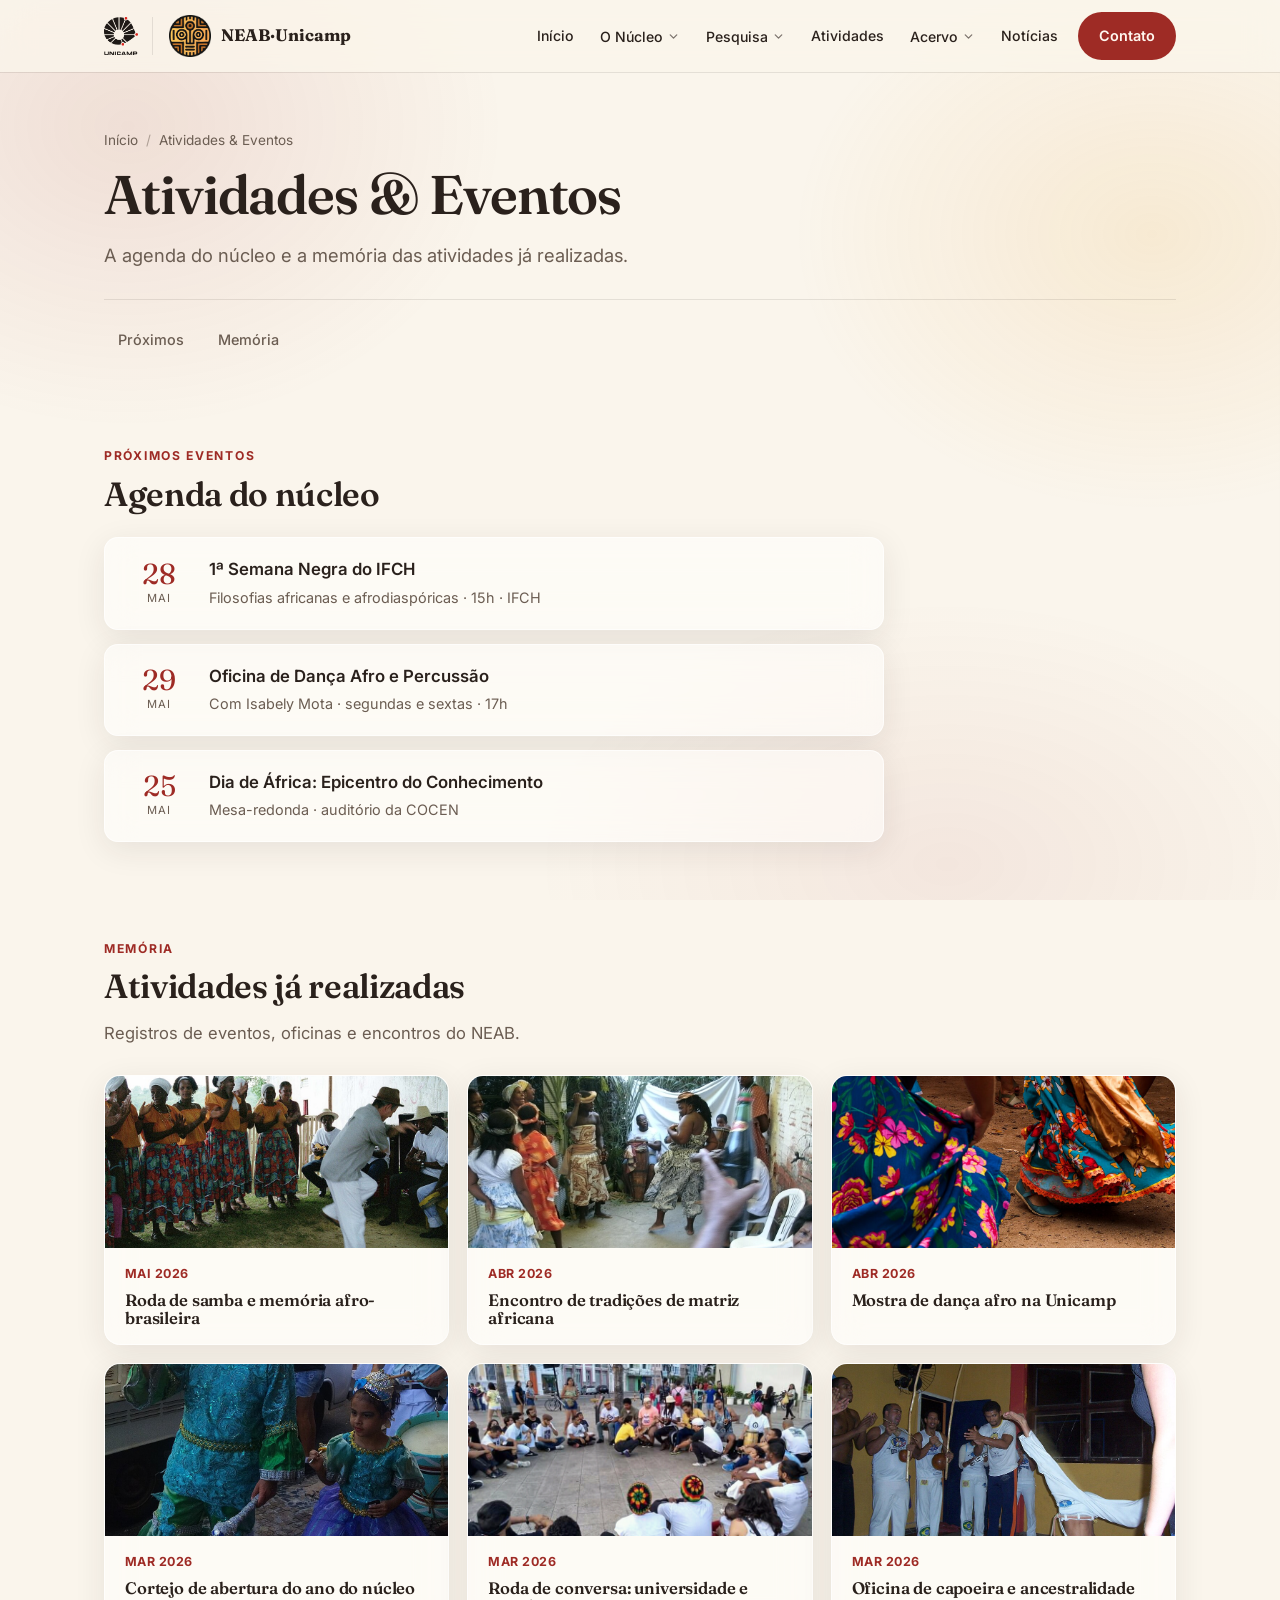
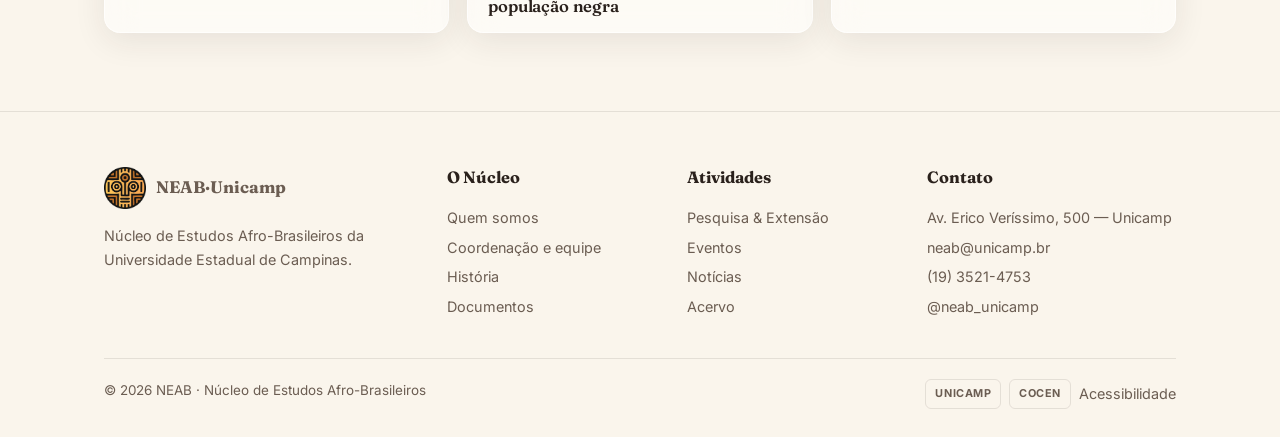
==== eventos.html @ d8d6a7aa "Completa o site: Pesquisa, Eventos, Acervo e Contato + fix navbar - 4 páginas novas com dados mocado" ====
<!DOCTYPE html>
<html lang="pt-BR">
<head>
<meta charset="UTF-8">
<meta name="viewport" content="width=device-width, initial-scale=1.0">
<title>Atividades & Eventos — NEAB Unicamp</title>
<meta name="description" content="Agenda e memória das atividades do NEAB Unicamp.">
<link rel="icon" type="image/png" href="neab.png">
<link rel="apple-touch-icon" href="neab.png">
<link rel="preconnect" href="https://fonts.googleapis.com">
<link rel="preconnect" href="https://fonts.gstatic.com" crossorigin>
<link href="https://fonts.googleapis.com/css2?family=Fraunces:ital,opsz,wght@0,9..144,400;0,9..144,500;0,9..144,600;0,9..144,700;1,9..144,400;1,9..144,500&family=Inter:wght@400;500;600;700&display=swap" rel="stylesheet">
<link rel="stylesheet" href="styles.css">
</head>
<body>
<a href="#main" class="skip">Pular para o conteúdo</a>

<svg width="0" height="0" style="position:absolute" aria-hidden="true">
  <symbol id="adinkra" viewBox="0 0 100 100"><g fill="none" stroke="currentColor" stroke-width="6" stroke-linecap="round" stroke-linejoin="round"><rect x="22" y="22" width="56" height="56" rx="8"/><path d="M50 14 V32 M50 68 V86 M14 50 H32 M68 50 H86"/><circle cx="50" cy="50" r="13"/><path d="M50 41 L59 50 L50 59 L41 50 Z" fill="currentColor" stroke="none"/></g></symbol>
  <symbol id="i-info" viewBox="0 0 24 24" fill="none" stroke="currentColor" stroke-width="2" stroke-linecap="round" stroke-linejoin="round"><circle cx="12" cy="12" r="9"/><path d="M12 11v5M12 8h.01"/></symbol>
  <symbol id="i-users" viewBox="0 0 24 24" fill="none" stroke="currentColor" stroke-width="2" stroke-linecap="round" stroke-linejoin="round"><circle cx="9" cy="8" r="3"/><path d="M3 20a6 6 0 0 1 12 0M16 6a3 3 0 0 1 0 6M21 20a5 5 0 0 0-4-5"/></symbol>
  <symbol id="i-compass" viewBox="0 0 24 24" fill="none" stroke="currentColor" stroke-width="2" stroke-linecap="round" stroke-linejoin="round"><circle cx="12" cy="12" r="9"/><path d="M15.5 8.5l-2 5-5 2 2-5z"/></symbol>
  <symbol id="i-clock" viewBox="0 0 24 24" fill="none" stroke="currentColor" stroke-width="2" stroke-linecap="round" stroke-linejoin="round"><circle cx="12" cy="12" r="9"/><path d="M12 7v5l3 2"/></symbol>
  <symbol id="i-file" viewBox="0 0 24 24" fill="none" stroke="currentColor" stroke-width="2" stroke-linecap="round" stroke-linejoin="round"><path d="M14 3H6v18h12V7z"/><path d="M14 3v4h4M9 13h6M9 17h6"/></symbol>
  <symbol id="i-search" viewBox="0 0 24 24" fill="none" stroke="currentColor" stroke-width="2" stroke-linecap="round" stroke-linejoin="round"><circle cx="11" cy="11" r="7"/><path d="M21 21l-4-4"/></symbol>
  <symbol id="i-folder" viewBox="0 0 24 24" fill="none" stroke="currentColor" stroke-width="2" stroke-linecap="round" stroke-linejoin="round"><path d="M3 7h6l2 2h10v9a2 2 0 0 1-2 2H3z"/></symbol>
  <symbol id="i-book" viewBox="0 0 24 24" fill="none" stroke="currentColor" stroke-width="2" stroke-linecap="round" stroke-linejoin="round"><path d="M4 4h11a2 2 0 0 1 2 2v14H6a2 2 0 0 1-2-2z"/><path d="M17 6h3v14H8"/></symbol>
  <symbol id="i-video" viewBox="0 0 24 24" fill="none" stroke="currentColor" stroke-width="2" stroke-linecap="round" stroke-linejoin="round"><rect x="3" y="6" width="13" height="12" rx="2"/><path d="M16 10l5-3v10l-5-3z"/></symbol>
  <symbol id="i-chev" viewBox="0 0 24 24" fill="none" stroke="currentColor" stroke-width="2.4" stroke-linecap="round" stroke-linejoin="round"><path d="M6 9l6 6 6-6"/></symbol>
  <symbol id="i-arrow" viewBox="0 0 24 24" fill="none" stroke="currentColor" stroke-width="2" stroke-linecap="round" stroke-linejoin="round"><path d="M5 12h14M13 6l6 6-6 6"/></symbol>
  <symbol id="i-mail" viewBox="0 0 24 24" fill="none" stroke="currentColor" stroke-width="2" stroke-linecap="round" stroke-linejoin="round"><rect x="3" y="5" width="18" height="14" rx="2"/><path d="M3 7l9 6 9-6"/></symbol>
  <symbol id="i-link" viewBox="0 0 24 24" fill="none" stroke="currentColor" stroke-width="2" stroke-linecap="round" stroke-linejoin="round"><path d="M10 14a4 4 0 0 0 6 0l3-3a4 4 0 0 0-6-6l-1 1"/><path d="M14 10a4 4 0 0 0-6 0l-3 3a4 4 0 0 0 6 6l1-1"/></symbol>
  <symbol id="i-download" viewBox="0 0 24 24" fill="none" stroke="currentColor" stroke-width="2" stroke-linecap="round" stroke-linejoin="round"><path d="M12 3v12M7 11l5 5 5-5M5 21h14"/></symbol>
  <symbol id="i-play" viewBox="0 0 24 24" fill="currentColor"><path d="M8 5v14l11-7z"/></symbol>
  <symbol id="i-pin" viewBox="0 0 24 24" fill="none" stroke="currentColor" stroke-width="2" stroke-linecap="round" stroke-linejoin="round"><path d="M12 21s7-6 7-11a7 7 0 0 0-14 0c0 5 7 11 7 11z"/><circle cx="12" cy="10" r="2.5"/></symbol>
  <symbol id="i-phone" viewBox="0 0 24 24" fill="none" stroke="currentColor" stroke-width="2" stroke-linecap="round" stroke-linejoin="round"><path d="M5 4h4l2 5-3 2a12 12 0 0 0 5 5l2-3 5 2v4a2 2 0 0 1-2 2A16 16 0 0 1 3 6a2 2 0 0 1 2-2z"/></symbol>
  <symbol id="i-ig" viewBox="0 0 24 24" fill="none" stroke="currentColor" stroke-width="2" stroke-linecap="round" stroke-linejoin="round"><rect x="3" y="3" width="18" height="18" rx="5"/><circle cx="12" cy="12" r="4"/><circle cx="17.5" cy="6.5" r="1"/></symbol>
  <symbol id="i-flask" viewBox="0 0 24 24" fill="none" stroke="currentColor" stroke-width="2" stroke-linecap="round" stroke-linejoin="round"><path d="M9 3h6M10 3v6l-5 9a2 2 0 0 0 2 3h10a2 2 0 0 0 2-3l-5-9V3"/></symbol>
</svg>

<header>
  <nav class="navbar" aria-label="Navegação principal">
    <a class="unicamp-seal" href="https://www.unicamp.br" aria-label="Universidade Estadual de Campinas"><img src="unicamp-logo.png" alt="Unicamp"></a>
    <a class="brand" href="index.html" aria-label="NEAB Unicamp — início">
      <img class="logo-badge" src="neab.png" alt="NEAB Unicamp">
      <span>NEAB·Unicamp</span>
    </a>
    <div class="navlinks">
      <a class="navlink" href="index.html">Início</a>
      <div class="has-drop">
        <button class="navlink">O Núcleo <svg class="chev"><use href="#i-chev"/></svg></button>
        <div class="dropdown" role="menu">
          <a class="drop-item" href="o-nucleo.html#quem-somos"><span class="ic"><svg width="19" height="19"><use href="#i-info"/></svg></span><span><span class="t">Quem somos</span><span class="d">Missão e o que é o NEAB</span></span></a>
          <a class="drop-item" href="o-nucleo.html#equipe"><span class="ic"><svg width="19" height="19"><use href="#i-users"/></svg></span><span><span class="t">Coordenação e equipe</span><span class="d">Pesquisadores e administração</span></span></a>
          <a class="drop-item" href="o-nucleo.html#areas"><span class="ic"><svg width="19" height="19"><use href="#i-compass"/></svg></span><span><span class="t">Áreas de atuação</span><span class="d">As seis áreas do conhecimento</span></span></a>
          <a class="drop-item" href="o-nucleo.html#historia"><span class="ic"><svg width="19" height="19"><use href="#i-clock"/></svg></span><span><span class="t">História</span><span class="d">A trajetória na Unicamp</span></span></a>
          <a class="drop-item" href="o-nucleo.html#documentos"><span class="ic"><svg width="19" height="19"><use href="#i-file"/></svg></span><span><span class="t">Documentos</span><span class="d">Criação e regimento</span></span></a>
        </div>
      </div>
      <div class="has-drop">
        <button class="navlink">Pesquisa <svg class="chev"><use href="#i-chev"/></svg></button>
        <div class="dropdown" role="menu">
          <a class="drop-item" href="pesquisa.html#linhas"><span class="ic"><svg width="19" height="19"><use href="#i-search"/></svg></span><span><span class="t">Linhas de pesquisa</span><span class="d">Eixos temáticos</span></span></a>
          <a class="drop-item" href="pesquisa.html#projetos"><span class="ic"><svg width="19" height="19"><use href="#i-folder"/></svg></span><span><span class="t">Projetos</span><span class="d">Pesquisa e extensão em curso</span></span></a>
        </div>
      </div>
      <a class="navlink" href="eventos.html">Atividades</a>
      <div class="has-drop">
        <button class="navlink">Acervo <svg class="chev"><use href="#i-chev"/></svg></button>
        <div class="dropdown" role="menu">
          <a class="drop-item" href="acervo.html#publicacoes"><span class="ic"><svg width="19" height="19"><use href="#i-book"/></svg></span><span><span class="t">Publicações</span><span class="d">Artigos, livros e produção</span></span></a>
          <a class="drop-item" href="acervo.html#videos"><span class="ic"><svg width="19" height="19"><use href="#i-video"/></svg></span><span><span class="t">Vídeos</span><span class="d">Registros de eventos</span></span></a>
        </div>
      </div>
      <a class="navlink" href="noticias.html">Notícias</a>
    </div>
    <a class="btn btn-primary nav-cta" href="contato.html">Contato</a>
    <button class="menu-toggle" id="openSheet" aria-label="Abrir menu" aria-expanded="false">
      <svg width="22" height="22" fill="none" stroke="currentColor" stroke-width="2" stroke-linecap="round"><path d="M3 7h18M3 12h18M3 17h18"/></svg>
    </button>
  </nav>
</header>

<div class="overlay" id="overlay"></div>
<aside class="sheet" id="sheet" aria-label="Menu" aria-hidden="true">
  <div class="sheet-head">
    <a class="brand" href="index.html"><img class="logo-badge" src="neab.png" alt="NEAB Unicamp"><span>NEAB·Unicamp</span></a>
    <button class="menu-toggle" id="closeSheet" aria-label="Fechar menu" style="display:flex"><svg width="20" height="20" fill="none" stroke="currentColor" stroke-width="2" stroke-linecap="round"><path d="M5 5l12 12M17 5L5 17"/></svg></button>
  </div>
  <div class="sheet-body">
    <a class="sheet-link" href="index.html">Início</a>
    <div class="acc">
      <button class="acc-trigger">O Núcleo <svg class="chev"><use href="#i-chev"/></svg></button>
      <div class="acc-panel">
        <a href="o-nucleo.html#quem-somos"><span class="ic"><svg width="18" height="18"><use href="#i-info"/></svg></span>Quem somos</a>
        <a href="o-nucleo.html#equipe"><span class="ic"><svg width="18" height="18"><use href="#i-users"/></svg></span>Coordenação e equipe</a>
        <a href="o-nucleo.html#areas"><span class="ic"><svg width="18" height="18"><use href="#i-compass"/></svg></span>Áreas de atuação</a>
        <a href="o-nucleo.html#historia"><span class="ic"><svg width="18" height="18"><use href="#i-clock"/></svg></span>História</a>
        <a href="o-nucleo.html#documentos"><span class="ic"><svg width="18" height="18"><use href="#i-file"/></svg></span>Documentos</a>
      </div>
    </div>
    <div class="acc">
      <button class="acc-trigger">Pesquisa &amp; Extensão <svg class="chev"><use href="#i-chev"/></svg></button>
      <div class="acc-panel">
        <a href="pesquisa.html#linhas"><span class="ic"><svg width="18" height="18"><use href="#i-search"/></svg></span>Linhas de pesquisa</a>
        <a href="pesquisa.html#projetos"><span class="ic"><svg width="18" height="18"><use href="#i-folder"/></svg></span>Projetos</a>
      </div>
    </div>
    <a class="sheet-link" href="eventos.html">Atividades</a>
    <div class="acc">
      <button class="acc-trigger">Acervo <svg class="chev"><use href="#i-chev"/></svg></button>
      <div class="acc-panel">
        <a href="acervo.html#publicacoes"><span class="ic"><svg width="18" height="18"><use href="#i-book"/></svg></span>Publicações</a>
        <a href="acervo.html#videos"><span class="ic"><svg width="18" height="18"><use href="#i-video"/></svg></span>Vídeos</a>
      </div>
    </div>
    <a class="sheet-link" href="noticias.html">Notícias</a>
  </div>
  <div class="sheet-cta"><a class="btn btn-primary" href="contato.html" style="width:100%;justify-content:center">Contato</a></div>
</aside>

<main id="main">
<section class="page-header"><div class="wrap"><nav class="breadcrumb"><a href="index.html">Início</a><i>/</i>Atividades &amp; Eventos</nav><h1>Atividades &amp; Eventos</h1><p class="intro">A agenda do núcleo e a memória das atividades já realizadas.</p><nav class="subnav"><a href="#proximos">Próximos</a><a href="#memoria">Memória</a></nav></div></section><section class="content-section" id="proximos"><div class="wrap"><span class="sec-eyebrow">Próximos eventos</span><h2>Agenda do núcleo</h2><div class="agenda"><div class="ag-item glass"><div class="date"><div class="d">28</div><div class="m">Mai</div></div><div class="info"><strong>1ª Semana Negra do IFCH</strong><span>Filosofias africanas e afrodiaspóricas · 15h · IFCH</span></div></div><div class="ag-item glass"><div class="date"><div class="d">29</div><div class="m">Mai</div></div><div class="info"><strong>Oficina de Dança Afro e Percussão</strong><span>Com Isabely Mota · segundas e sextas · 17h</span></div></div><div class="ag-item glass"><div class="date"><div class="d">25</div><div class="m">Mai</div></div><div class="info"><strong>Dia de África: Epicentro do Conhecimento</strong><span>Mesa-redonda · auditório da COCEN</span></div></div></div></div></section><section class="content-section" id="memoria"><div class="wrap"><span class="sec-eyebrow">Memória</span><h2>Atividades já realizadas</h2><p class="body">Registros de eventos, oficinas e encontros do NEAB.</p><div class="media-grid"><article class="mcard glass"><div class="ph"><img src="img/h2.jpg" alt=""></div><div class="body"><div class="when">Mai 2026</div><h3>Roda de samba e memória afro-brasileira</h3></div></article><article class="mcard glass"><div class="ph"><img src="img/h4.jpg" alt=""></div><div class="body"><div class="when">Abr 2026</div><h3>Encontro de tradições de matriz africana</h3></div></article><article class="mcard glass"><div class="ph"><img src="img/h6.jpg" alt=""></div><div class="body"><div class="when">Abr 2026</div><h3>Mostra de dança afro na Unicamp</h3></div></article><article class="mcard glass"><div class="ph"><img src="img/h3.jpg" alt=""></div><div class="body"><div class="when">Mar 2026</div><h3>Cortejo de abertura do ano do núcleo</h3></div></article><article class="mcard glass"><div class="ph"><img src="img/h1.jpg" alt=""></div><div class="body"><div class="when">Mar 2026</div><h3>Roda de conversa: universidade e população negra</h3></div></article><article class="mcard glass"><div class="ph"><img src="img/h8.jpg" alt=""></div><div class="body"><div class="when">Mar 2026</div><h3>Oficina de capoeira e ancestralidade</h3></div></article></div></div></section>
</main>

<footer>
  <div class="wrap">
    <div class="foot-grid">
      <div class="foot-brand">
        <a class="brand" href="index.html"><img class="logo-badge" src="neab.png" alt="NEAB Unicamp"><span>NEAB·Unicamp</span></a>
        <p>Núcleo de Estudos Afro-Brasileiros da Universidade Estadual de Campinas.</p>
      </div>
      <div><h4>O Núcleo</h4><a href="o-nucleo.html#quem-somos">Quem somos</a><a href="o-nucleo.html#equipe">Coordenação e equipe</a><a href="o-nucleo.html#historia">História</a><a href="o-nucleo.html#documentos">Documentos</a></div>
      <div><h4>Atividades</h4><a href="pesquisa.html">Pesquisa &amp; Extensão</a><a href="eventos.html">Eventos</a><a href="noticias.html">Notícias</a><a href="acervo.html">Acervo</a></div>
      <div><h4>Contato</h4><a href="contato.html">Av. Erico Veríssimo, 500 — Unicamp</a><a href="mailto:neab@unicamp.br">neab@unicamp.br</a><a href="tel:+551935214753">(19) 3521-4753</a><a href="https://instagram.com/neab_unicamp">@neab_unicamp</a></div>
    </div>
    <div class="foot-bottom">
      <span>© 2026 NEAB · Núcleo de Estudos Afro-Brasileiros</span>
      <div class="seals"><span class="seal">UNICAMP</span><span class="seal">COCEN</span><a href="#" style="display:inline">Acessibilidade</a></div>
    </div>
  </div>
</footer>

<script>
  const sheet=document.getElementById('sheet'),overlay=document.getElementById('overlay'),openB=document.getElementById('openSheet'),closeB=document.getElementById('closeSheet');
  const openSheet=()=>{sheet.classList.add('open');overlay.classList.add('open');openB.setAttribute('aria-expanded','true');sheet.setAttribute('aria-hidden','false')};
  const closeSheet=()=>{sheet.classList.remove('open');overlay.classList.remove('open');openB.setAttribute('aria-expanded','false');sheet.setAttribute('aria-hidden','true')};
  openB.addEventListener('click',openSheet);closeB.addEventListener('click',closeSheet);overlay.addEventListener('click',closeSheet);
  document.addEventListener('keydown',e=>{if(e.key==='Escape')closeSheet()});
  document.querySelectorAll('.acc-trigger').forEach(t=>t.addEventListener('click',()=>t.parentElement.classList.toggle('open')));
</script>
</body>
</html>
---- styles.css ----
:root{
    /* ---- Paleta enxuta (minimal): neutros + primária + secundária + "sobre" ---- */
    --bg:#FAF5EC;             /* fundo quente quase-branco */
    --fg:#2A211C;             /* texto */
    --muted:#6B5D52;          /* texto secundário */
    --primary:#9E2B25;        /* terracota */
    --primary-fg:#FFF7EF;     /* sobre primária */
    --secondary:#E8A02C;      /* ocre */
    --secondary-fg:#2A1A08;   /* sobre secundária */
    --gold-soft:#F6CE84;      /* ouro claro p/ texto pequeno sobre terracota (AA 4.98:1) */
    --espresso2:#241712;      /* fundo escuro dos cards spotlight (áreas) */
    --border:rgba(42,33,28,.10);
    /* glass */
    --glass:rgba(255,255,255,.55);
    --glass-strong:rgba(255,255,255,.72);
    --glass-border:rgba(255,255,255,.65);
    --blur:saturate(1.3) blur(16px);
    --raio:18px;
    --shadow:0 8px 32px rgba(42,33,28,.09);
    --shadow-hi:0 16px 44px rgba(42,33,28,.14);
  }
  *{box-sizing:border-box;margin:0;padding:0}
  html{scroll-behavior:smooth}
  body{font-family:'Inter',system-ui,sans-serif;color:var(--fg);background:var(--bg);line-height:1.65;-webkit-font-smoothing:antialiased;overflow-x:hidden}
  /* blobs sutis de fundo (dão profundidade ao glass) */
  body::before{content:"";position:fixed;inset:0;z-index:-1;pointer-events:none;background:
    radial-gradient(42% 48% at 10% 14%, rgba(158,43,37,.11), transparent 70%),
    radial-gradient(40% 44% at 90% 26%, rgba(232,160,44,.13), transparent 70%),
    radial-gradient(46% 42% at 74% 96%, rgba(158,43,37,.07), transparent 70%)}
  h1,h2,h3,.serif{font-family:'Fraunces',Georgia,serif;line-height:1.12;font-weight:600;letter-spacing:-.01em}
  a{color:inherit;text-decoration:none}
  img{max-width:100%;display:block}
  .wrap{max-width:1120px;margin:0 auto;padding:0 24px}
  .eyebrow{font-size:.76rem;font-weight:700;letter-spacing:.14em;text-transform:uppercase;color:var(--primary)}
  .skip{position:absolute;left:-999px;top:8px;background:var(--fg);color:#fff;padding:10px 16px;border-radius:8px;z-index:200}
  .skip:focus{left:8px}

  /* ---------- Botões ---------- */
  .btn{display:inline-flex;align-items:center;gap:8px;font-weight:600;font-size:.9rem;padding:11px 20px;border-radius:999px;cursor:pointer;transition:transform .15s,box-shadow .2s,background .2s,color .2s,border-color .2s;border:1px solid transparent;font-family:inherit}
  .btn-primary{background:var(--primary);color:var(--primary-fg)}
  .btn-primary:hover{background:#841f1a;box-shadow:0 8px 20px rgba(158,43,37,.28)}
  .btn-ghost{background:transparent;color:var(--primary);border-color:rgba(158,43,37,.35)}
  .btn-ghost:hover{background:rgba(158,43,37,.07);border-color:var(--primary)}
  .btn .ar{transition:transform .3s}
  .btn:hover .ar{transform:translateX(3px)}

  /* ---------- Navbar full-width (formal) ---------- */
  /* sem backdrop-filter no header: senão ele vira o "root" do backdrop e mata o blur
     dos dropdowns (que ficam pendurados abaixo dele). Header fica quase opaco. */
  header{position:sticky;top:0;z-index:80;border-bottom:1px solid var(--border)}
  /* blur só na barra (pseudo-elemento) — assim o header NÃO vira backdrop-root e o blur
     dos dropdowns (pendurados abaixo da barra) continua funcionando */
  header::before{content:"";position:absolute;inset:0;z-index:0;background:rgba(250,245,236,.8);backdrop-filter:var(--blur);-webkit-backdrop-filter:var(--blur)}
  .navbar{position:relative;z-index:1;display:flex;align-items:center;gap:4px;height:72px;max-width:1120px;margin:0 auto;padding:0 24px}
  .brand{display:flex;align-items:center;gap:10px;font-family:'Fraunces',serif;font-weight:700;font-size:1.05rem}
  .unicamp-seal{display:flex;align-items:center;margin-right:12px;padding-right:14px;border-right:1px solid var(--border)}
  .unicamp-seal img{height:38px;width:auto;display:block}
  .logo-badge{width:42px;height:42px;flex:0 0 auto;display:block;object-fit:contain}
  .navlinks{display:flex;align-items:center;gap:2px;margin-left:auto}
  .navlink{display:inline-flex;align-items:center;gap:4px;font-size:.88rem;font-weight:500;color:var(--fg);padding:8px 12px;border-radius:999px;background:none;border:0;cursor:pointer;font-family:inherit;transition:background .2s,color .2s}
  .navlink:hover{background:rgba(42,33,28,.06);color:var(--primary)}
  .navlink .chev{width:13px;height:13px;opacity:.6;transition:transform .2s}
  .has-drop{position:relative}
  .has-drop:hover .chev,.has-drop:focus-within .chev{transform:rotate(180deg)}
  .nav-cta{margin-left:4px}

  .dropdown{position:absolute;top:calc(100% + 12px);left:50%;transform:translateX(-50%) translateY(8px);width:330px;background:var(--glass-strong);backdrop-filter:var(--blur);-webkit-backdrop-filter:var(--blur);border:1px solid var(--glass-border);border-radius:16px;box-shadow:var(--shadow-hi);padding:8px;opacity:0;visibility:hidden;transition:opacity .2s,transform .2s,visibility .2s}
  .has-drop:hover .dropdown,.has-drop:focus-within .dropdown{opacity:1;visibility:visible;transform:translateX(-50%) translateY(0)}
  .drop-item{display:flex;gap:12px;align-items:center;padding:10px 12px;border-radius:11px;transition:background .2s}
  .drop-item:hover{background:rgba(158,43,37,.07)}
  .drop-item .ic{flex:0 0 auto;width:34px;height:34px;border-radius:9px;background:rgba(158,43,37,.10);display:grid;place-items:center;color:var(--primary)}
  .drop-item .t{display:block;font-size:.9rem;font-weight:600;color:var(--fg)}
  .drop-item .d{display:block;font-size:.78rem;color:var(--muted);line-height:1.35}

  .menu-toggle{display:none;margin-left:auto;background:none;border:0;width:40px;height:40px;cursor:pointer;align-items:center;justify-content:center;border-radius:999px}
  .menu-toggle:hover{background:rgba(42,33,28,.06)}

  /* ---------- Sheet mobile ---------- */
  .overlay{position:fixed;inset:0;background:rgba(33,23,18,.45);backdrop-filter:blur(2px);opacity:0;visibility:hidden;transition:.25s;z-index:90}
  .overlay.open{opacity:1;visibility:visible}
  .sheet{position:fixed;top:12px;right:12px;bottom:12px;width:min(340px,84vw);background:var(--glass-strong);backdrop-filter:var(--blur);-webkit-backdrop-filter:var(--blur);border:1px solid var(--glass-border);border-radius:22px;box-shadow:var(--shadow-hi);transform:translateX(115%);transition:transform .3s ease;z-index:100;display:flex;flex-direction:column;overflow-y:auto}
  .sheet.open{transform:translateX(0)}
  .sheet-head{display:flex;align-items:center;justify-content:space-between;padding:16px 18px;border-bottom:1px solid var(--border)}
  .sheet-body{padding:12px 14px;display:flex;flex-direction:column;gap:2px}
  .sheet-link{padding:12px;font-weight:600;border-radius:11px}
  .sheet-link:hover{background:rgba(158,43,37,.07)}
  .acc-trigger{display:flex;justify-content:space-between;align-items:center;width:100%;padding:12px;font-weight:600;font-size:.98rem;background:none;border:0;cursor:pointer;font-family:inherit;color:var(--fg);border-radius:11px}
  .acc-trigger .chev{width:16px;height:16px;opacity:.6;transition:transform .25s}
  .acc.open .acc-trigger .chev{transform:rotate(180deg)}
  .acc-panel{max-height:0;overflow:hidden;transition:max-height .28s ease}
  .acc.open .acc-panel{max-height:380px}
  .acc-panel a{display:flex;gap:10px;align-items:center;padding:10px 12px 10px 14px;color:var(--muted);font-size:.9rem;border-radius:9px}
  .acc-panel a:hover{background:rgba(158,43,37,.07);color:var(--primary)}
  .acc-panel a .ic{color:var(--primary)}
  .sheet-cta{margin-top:auto;padding:16px 18px;border-top:1px solid var(--border)}

  /* ---------- Hero (minimal, centrado, com imagens flutuantes) ---------- */
  .hero{position:relative;text-align:center;padding:84px 0 88px;min-height:90vh;display:flex;align-items:center;overflow:hidden}
  .floating{position:absolute;inset:0;z-index:1;pointer-events:none}
  .floating-m{display:none;position:absolute;inset:0;z-index:1;pointer-events:none}
  .floating-m .float-el{opacity:1}
  .float-el{position:absolute;border-radius:18px;overflow:hidden;box-shadow:var(--shadow);will-change:transform}
  .float-el img{width:100%;height:100%;object-fit:cover;display:block}
  .hero-scrim{position:absolute;inset:0;z-index:2;pointer-events:none;background:radial-gradient(ellipse 58% 56% at 50% 48%, var(--bg) 32%, rgba(250,245,236,.55) 64%, rgba(250,245,236,.12) 100%)}
  .hero .wrap{position:relative;z-index:3}
  .hero-inner{max-width:760px;margin:0 auto}
  .hero h1{font-size:clamp(2.6rem,6vw,4.6rem);letter-spacing:-.025em}
  .hero h1 em{font-style:italic;color:var(--primary);font-weight:600}
  .type-line{font-family:'Fraunces',serif;font-style:italic;font-size:clamp(1.25rem,2.6vw,1.7rem);color:var(--muted);margin-top:14px;min-height:1.4em}
  .type-line b{color:var(--primary);font-weight:600;font-style:italic}
  .caret{display:inline-block;width:2px;height:1em;background:var(--secondary);margin-left:2px;transform:translateY(3px);animation:blink 1s steps(2,start) infinite}
  @keyframes blink{to{opacity:0}}
  .hero p.lead{font-size:1.12rem;color:var(--muted);margin:22px auto 32px;max-width:50ch}
  .hero-cta{display:flex;gap:12px;justify-content:center;flex-wrap:wrap}
  .hero-meta{margin-top:46px;display:inline-flex;gap:8px;align-items:center;font-size:.82rem;color:var(--muted);padding:8px 16px;border-radius:999px;background:var(--glass);backdrop-filter:var(--blur);-webkit-backdrop-filter:var(--blur);border:1px solid var(--glass-border)}
  .dot{width:7px;height:7px;border-radius:50%;background:var(--secondary)}

  /* ---------- Sections ---------- */
  section.block{padding:64px 0}
  .section-head{max-width:60ch;margin-bottom:36px}
  .section-head.center{margin-left:auto;margin-right:auto;text-align:center}
  .section-head h2{font-size:clamp(1.7rem,3.4vw,2.3rem);margin-top:8px}
  .section-head p{color:var(--muted);margin-top:10px;font-size:1.03rem}

  .glass{background:var(--glass);backdrop-filter:var(--blur);-webkit-backdrop-filter:var(--blur);border:1px solid var(--glass-border);box-shadow:var(--shadow)}

  /* O que é — único bloco de cor (primária) */
  .about-card{position:relative;overflow:hidden;border-radius:28px;background:var(--primary);color:var(--primary-fg);padding:56px}
  .about-card .about-text{position:relative;z-index:2;max-width:52ch}
  .about-card .eyebrow{color:var(--gold-soft)}
  .about-card h2{font-size:clamp(1.7rem,3.4vw,2.4rem);max-width:22ch;margin-top:8px}
  .about-card p{font-size:1.1rem;margin-top:16px;color:rgba(255,247,239,.9)}
  /* logo como grafismo: grande, deslocado, cortado pela borda do card */
  .about-logo{position:absolute;z-index:1;right:-120px;top:50%;transform:translateY(-50%);width:460px;height:460px;opacity:.92;pointer-events:none}

  /* Áreas — spotlight cards (escuros, brilho ocre segue o mouse) */
  .areas{display:grid;grid-template-columns:repeat(3,1fr);gap:16px}
  .area{position:relative;overflow:hidden;border-radius:var(--raio);padding:28px;background:var(--espresso2);color:#fff;border:1px solid rgba(255,255,255,.08);transition:transform .25s,box-shadow .25s}
  .area:hover{transform:translateY(-4px);box-shadow:var(--shadow-hi)}
  .area .spot{position:absolute;inset:0;z-index:0;opacity:0;transition:opacity .4s;pointer-events:none;background:radial-gradient(circle 220px at var(--mx,50%) var(--my,50%), rgba(232,160,44,.30), rgba(226,104,42,.10) 40%, transparent 72%)}
  .area:hover .spot{opacity:1}
  .area>*:not(.spot){position:relative;z-index:1}
  .area .ic{width:42px;height:42px;border-radius:11px;background:rgba(255,255,255,.08);display:grid;place-items:center;margin-bottom:14px;color:var(--secondary)}
  .area h3{font-size:1.12rem;color:#fff}
  .area p{color:rgba(255,255,255,.72);font-size:.93rem;margin-top:6px}

  /* Destaques: blog cards + eventos */
  .hl-grid{display:grid;grid-template-columns:1.55fr 1fr;gap:32px;align-items:start}
  .news-list{display:grid;gap:16px}
  .post{position:relative;display:flex;gap:0;border-radius:var(--raio);overflow:hidden;transition:transform .25s,box-shadow .25s}
  .post:hover{transform:translateY(-5px);box-shadow:var(--shadow-hi)}
  .post .thumb{flex:0 0 132px;background:var(--primary)}
  .post .body{padding:20px 22px}
  .post .meta{display:flex;align-items:center;gap:12px;font-size:.72rem;font-weight:700;letter-spacing:.04em;text-transform:uppercase;color:var(--muted);margin-bottom:10px}
  .post .tag{background:rgba(158,43,37,.10);color:var(--primary);padding:4px 11px;border-radius:999px}
  .post h3{font-size:1.12rem;font-weight:600;line-height:1.25}
  .post h3 span{background:linear-gradient(var(--primary),var(--primary)) left bottom/0% 2px no-repeat;transition:background-size .45s ease}
  .post:hover h3 span{background-size:100% 2px}
  .post p{color:var(--muted);font-size:.9rem;margin-top:6px}
  .post a.cover{position:absolute;inset:0;z-index:2}

  .events{border-radius:var(--raio);padding:24px}
  .events h3.t{font-family:'Fraunces',serif;font-size:1.25rem}
  .events .sub{color:var(--muted);font-size:.88rem;margin-bottom:16px}
  .event{display:flex;gap:14px;padding:14px 0;border-top:1px solid var(--border)}
  .event .date{flex:0 0 50px;text-align:center}
  .event .date .d{font-family:'Fraunces',serif;font-size:1.5rem;line-height:1;color:var(--primary)}
  .event .date .m{font-size:.7rem;text-transform:uppercase;letter-spacing:.08em;color:var(--muted)}
  .event .info strong{display:block;font-weight:600;font-size:.96rem}
  .event .info span{font-size:.83rem;color:var(--muted)}

  /* Equipe — profile cards (glass, minimal) */
  .people{display:grid;grid-template-columns:repeat(3,1fr);gap:16px}
  .person{border-radius:22px;padding:28px 24px;text-align:center;transition:transform .25s,box-shadow .25s}
  .person:hover{transform:translateY(-5px);box-shadow:var(--shadow-hi)}
  .avatar{width:84px;height:84px;border-radius:50%;margin:0 auto 14px;display:grid;place-items:center;font-family:'Fraunces',serif;font-size:1.7rem;font-weight:600;color:var(--primary-fg);background:var(--primary)}
  .person h3{font-size:1.1rem}
  .person .role{color:var(--muted);font-size:.9rem;margin-top:2px}
  .person .ptag{display:inline-block;margin-top:12px;font-size:.72rem;font-weight:600;letter-spacing:.04em;text-transform:uppercase;color:var(--primary);background:rgba(158,43,37,.10);padding:4px 12px;border-radius:999px}
  .person .links{display:flex;justify-content:center;gap:8px;margin-top:18px}
  .person .links a{width:38px;height:38px;border-radius:11px;display:grid;place-items:center;color:var(--muted);background:rgba(42,33,28,.05);border:1px solid var(--border);transition:.2s}
  .person .links a:hover{color:var(--primary);background:rgba(158,43,37,.08);border-color:rgba(158,43,37,.3)}

  /* Pesquisa CTA — card escuro com borda em gradiente cônico girando (BorderRotate) */
  @property --ga{syntax:'<angle>';initial-value:0deg;inherits:false}
  @keyframes rotate-ga{to{--ga:360deg}}
  .research-cta{position:relative;display:grid;grid-template-columns:1fr auto;gap:28px;align-items:center;border:3px solid transparent;border-radius:22px;padding:40px 42px;color:#fff;
    background:linear-gradient(var(--espresso2),var(--espresso2)) padding-box,
      conic-gradient(from var(--ga),
        var(--espresso2) 0%,
        var(--espresso2) 13%,
        #c7a03c 19%,
        #ffe9a8 24%,
        #fff6d6 26%,
        #ffe9a8 28%,
        #c7a03c 33%,
        var(--espresso2) 39%,
        var(--espresso2) 71%,
        #c7a03c 79%,
        #ffe9a8 85%,
        #fff6d6 87%,
        #ffe9a8 89%,
        #c7a03c 95%,
        var(--espresso2) 100%) border-box;
    animation:rotate-ga 6s linear infinite}
  .research-cta .eyebrow{color:var(--gold-soft)}
  .research-cta h2{font-size:1.6rem;color:#fff}
  .research-cta p{color:rgba(255,255,255,.78);margin-top:8px;max-width:54ch}

  /* Footer (minimal claro) */
  footer{margin-top:32px;border-top:1px solid var(--border);padding:52px 0 28px}
  .foot-grid{display:grid;grid-template-columns:1.5fr 1fr 1fr 1.2fr;gap:32px}
  footer h4{font-family:'Fraunces',serif;font-size:1.02rem;margin-bottom:12px}
  footer a{display:block;color:var(--muted);font-size:.9rem;padding:3px 0;transition:color .2s}
  footer a:hover{color:var(--primary)}
  .foot-brand p{font-size:.9rem;margin-top:12px;color:var(--muted);max-width:32ch}
  .foot-bottom{display:flex;justify-content:space-between;flex-wrap:wrap;gap:12px;border-top:1px solid var(--border);margin-top:36px;padding-top:20px;font-size:.84rem;color:var(--muted)}
  .seals{display:flex;gap:8px;align-items:center}
  .seal{font-size:.68rem;font-weight:700;letter-spacing:.05em;border:1px solid var(--border);border-radius:6px;padding:5px 9px;color:var(--muted)}

  @media(max-width:920px){
    .navlinks{display:none}
    .menu-toggle{display:flex}
    .nav-cta{display:none}
    .floating{display:none}
    .floating-m{display:block}
    .hero-scrim{background:radial-gradient(ellipse 78% 62% at 50% 50%, var(--bg) 42%, rgba(250,245,236,.74) 74%, rgba(250,245,236,.35) 100%)}
    .hero{min-height:auto;padding:72px 0 72px}
    .areas,.people{grid-template-columns:1fr 1fr}
    .hl-grid{grid-template-columns:1fr}
    .research-cta{grid-template-columns:1fr}
    .foot-grid{grid-template-columns:1fr 1fr}
    .about-card{padding:40px 28px}
    .about-logo{width:260px;height:260px;right:-150px;top:auto;bottom:-140px;transform:none;opacity:.5}
    .unicamp-seal img{height:32px}
    .unicamp-seal{margin-right:10px;padding-right:12px}
  }
  @media(max-width:560px){
    .areas,.people{grid-template-columns:1fr}
    .post{flex-direction:column}
    .post .thumb{flex-basis:130px}
    .foot-grid{grid-template-columns:1fr}
    .hero{padding:150px 0 72px}
  }
  @media(prefers-reduced-motion:reduce){*{transition:none!important;animation:none!important;scroll-behavior:auto}}

/* ===================== PÁGINAS INTERNAS ===================== */
.page-header{padding:56px 0 36px}
.breadcrumb{font-size:.85rem;color:var(--muted);margin-bottom:14px}
.breadcrumb a:hover{color:var(--primary)}
.breadcrumb i{font-style:normal;margin:0 8px;opacity:.5}
.page-header h1{font-size:clamp(2.2rem,5vw,3.4rem);letter-spacing:-.02em}
.page-header .intro{font-size:1.15rem;color:var(--muted);margin-top:14px;max-width:62ch}
.subnav{display:flex;flex-wrap:wrap;gap:6px;margin-top:28px;border-top:1px solid var(--border);padding-top:20px}
.subnav a{font-size:.9rem;font-weight:500;color:var(--muted);padding:8px 14px;border-radius:999px;transition:background .2s,color .2s}
.subnav a:hover{background:rgba(158,43,37,.07);color:var(--primary)}

.content-section{padding:46px 0;scroll-margin-top:96px}
.content-section .sec-eyebrow{font-size:.76rem;font-weight:700;letter-spacing:.14em;text-transform:uppercase;color:var(--primary)}
.content-section h2{font-size:clamp(1.6rem,3.2vw,2.1rem);margin-top:8px}
.content-section p.body{color:var(--muted);max-width:66ch;margin-top:14px;font-size:1.04rem}

/* objetivos */
.obj-grid{display:grid;grid-template-columns:repeat(3,1fr);gap:16px;margin-top:30px}
.obj{border-radius:16px;padding:24px}
.obj .num{font-family:'Fraunces',serif;font-size:1.5rem;color:var(--primary);font-weight:600;line-height:1}
.obj h3{font-size:1.05rem;margin-top:10px}
.obj p{color:var(--muted);font-size:.92rem;margin-top:6px}

/* timeline */
.timeline{margin-top:28px;border-left:2px solid var(--border);padding-left:28px;display:grid;gap:26px;max-width:640px}
.tl-item{position:relative}
.tl-item::before{content:"";position:absolute;left:-35px;top:5px;width:12px;height:12px;border-radius:50%;background:var(--primary);box-shadow:0 0 0 4px var(--bg)}
.tl-item .date{font-family:'Fraunces',serif;font-weight:600;color:var(--primary)}
.tl-item p{color:var(--muted);margin-top:4px}

/* documentos */
.doclist{display:grid;gap:12px;margin-top:28px;max-width:700px}
.doc{display:flex;align-items:center;gap:16px;padding:18px 22px;border-radius:14px;transition:box-shadow .2s}
.doc:hover{box-shadow:var(--shadow)}
.doc .dic{width:42px;height:42px;border-radius:11px;background:rgba(158,43,37,.10);display:grid;place-items:center;color:var(--primary);flex:0 0 auto}
.doc .dinfo strong{display:block;font-weight:600}
.doc .dinfo span{font-size:.85rem;color:var(--muted)}
.doc .dl{margin-left:auto;color:var(--muted)}
.doc:hover .dl{color:var(--primary)}

/* CTA band */
.cta-band{border-radius:24px;background:var(--primary);color:var(--primary-fg);padding:48px 44px;display:grid;grid-template-columns:1fr auto;gap:28px;align-items:center;margin:30px 0}
.cta-band .eyebrow{color:var(--gold-soft)}
.cta-band h2{font-size:1.7rem;margin-top:6px;color:#fff}
.cta-band p{color:rgba(255,247,239,.85);margin-top:6px}
.btn-on{background:var(--primary-fg);color:var(--primary)}
.btn-on:hover{background:#fff}

@media(max-width:920px){
  .obj-grid{grid-template-columns:1fr 1fr}
  .cta-band{grid-template-columns:1fr}
}
@media(max-width:560px){
  .obj-grid{grid-template-columns:1fr}
}

/* ===================== NOTÍCIAS (listagem) ===================== */
.filters{display:flex;flex-wrap:wrap;gap:8px;margin:8px 0 30px}
.chip{font-size:.85rem;font-weight:500;padding:8px 16px;border-radius:999px;border:1px solid var(--border);color:var(--muted);background:none;cursor:pointer;font-family:inherit;transition:border-color .2s,color .2s,background .2s}
.chip:hover{border-color:var(--primary);color:var(--primary)}
.chip.active{background:var(--primary);color:var(--primary-fg);border-color:var(--primary)}
.post-grid{display:grid;grid-template-columns:repeat(3,1fr);gap:20px}
.pcard{position:relative;display:flex;flex-direction:column;border-radius:16px;overflow:hidden;transition:transform .25s,box-shadow .25s}
.pcard:hover{transform:translateY(-5px);box-shadow:var(--shadow-hi)}
.pcard .thumb{height:168px;background:var(--primary)}
.pcard .thumb img{width:100%;height:100%;object-fit:cover;display:block}
.pcard .body{padding:20px 22px;display:flex;flex-direction:column;flex:1}
.pcard .meta{display:flex;align-items:center;gap:12px;font-size:.72rem;font-weight:700;letter-spacing:.04em;text-transform:uppercase;color:var(--muted);margin-bottom:10px}
.pcard .tag{background:rgba(158,43,37,.10);color:var(--primary);padding:4px 11px;border-radius:999px}
.pcard h3{font-size:1.12rem;font-weight:600;line-height:1.28}
.pcard h3 span{background:linear-gradient(var(--primary),var(--primary)) left bottom/0% 2px no-repeat;transition:background-size .45s ease}
.pcard:hover h3 span{background-size:100% 2px}
.pcard p{color:var(--muted);font-size:.92rem;margin-top:8px}
.pcard a.cover{position:absolute;inset:0;z-index:2}
.pagination{display:flex;justify-content:center;gap:8px;margin-top:40px}
.pagination a{min-width:40px;height:40px;display:grid;place-items:center;border-radius:10px;border:1px solid var(--border);color:var(--muted);font-size:.9rem;transition:.2s}
.pagination a:hover,.pagination a.active{background:var(--primary);color:var(--primary-fg);border-color:var(--primary)}

/* ===================== NOTÍCIA (artigo) ===================== */
.article{max-width:740px;margin:0 auto}
.article-back{display:inline-flex;align-items:center;gap:8px;color:var(--primary);font-weight:600;font-size:.9rem;margin-bottom:22px}
.article-back svg{transform:rotate(180deg)}
.article-head .tag{display:inline-block;background:rgba(158,43,37,.10);color:var(--primary);padding:4px 12px;border-radius:999px;font-size:.72rem;font-weight:700;letter-spacing:.04em;text-transform:uppercase}
.article-head h1{font-size:clamp(2rem,4.6vw,3rem);line-height:1.12;margin:14px 0 10px}
.article-meta{display:flex;flex-wrap:wrap;gap:14px;align-items:center;color:var(--muted);font-size:.9rem}
.article-cover{height:380px;border-radius:18px;overflow:hidden;background:var(--primary);margin:28px 0}
.article-cover img{width:100%;height:100%;object-fit:cover;display:block}
.article-body{font-size:1.12rem;line-height:1.78;color:var(--fg)}
.article-body p{margin-bottom:20px}
.article-body h2{font-family:'Fraunces',serif;font-weight:600;font-size:1.5rem;margin:34px 0 12px}
.article-body blockquote{border-left:3px solid var(--secondary);padding-left:22px;margin:26px 0;font-family:'Fraunces',serif;font-style:italic;font-size:1.3rem;line-height:1.4;color:var(--primary)}
.article-body ul{margin:0 0 20px 22px}
.article-body li{margin-bottom:8px}
.article-share{display:flex;gap:10px;align-items:center;margin-top:36px;padding-top:24px;border-top:1px solid var(--border);color:var(--muted);font-size:.9rem}

@media(max-width:920px){
  .post-grid{grid-template-columns:1fr 1fr}
  .article-cover{height:300px}
}
@media(max-width:560px){
  .post-grid{grid-template-columns:1fr}
  .article-cover{height:220px}
}

/* ===================== PÁGINAS: pesquisa / eventos / acervo / contato ===================== */
.cards3{display:grid;grid-template-columns:repeat(3,1fr);gap:16px;margin-top:28px}
.cards2{display:grid;grid-template-columns:repeat(2,1fr);gap:16px;margin-top:28px}
.icard{border-radius:16px;padding:26px}
.icard .ic{width:44px;height:44px;border-radius:12px;background:rgba(158,43,37,.10);display:grid;place-items:center;color:var(--primary);margin-bottom:14px}
.icard h3{font-size:1.1rem}
.icard p{color:var(--muted);font-size:.94rem;margin-top:6px}

/* listas (projetos, publicações) */
.rowlist{display:grid;gap:12px;margin-top:28px}
.rowitem{display:flex;gap:18px;align-items:flex-start;padding:22px 24px;border-radius:14px;transition:box-shadow .2s}
.rowitem:hover{box-shadow:var(--shadow)}
.rowitem .ic{width:44px;height:44px;border-radius:12px;background:rgba(158,43,37,.10);display:grid;place-items:center;color:var(--primary);flex:0 0 auto}
.rowitem .rinfo strong{display:block;font-size:1.05rem;font-weight:600}
.rowitem .rinfo p{color:var(--muted);font-size:.94rem;margin-top:4px}
.rowitem .rinfo .tags{margin-top:10px;display:flex;gap:6px;flex-wrap:wrap}
.rtag{font-size:.72rem;font-weight:600;letter-spacing:.03em;text-transform:uppercase;color:var(--primary);background:rgba(158,43,37,.10);padding:4px 10px;border-radius:999px}

/* agenda (próximos eventos) */
.agenda{display:grid;gap:14px;margin-top:24px;max-width:780px}
.ag-item{display:flex;gap:18px;align-items:center;padding:18px 22px;border-radius:14px}
.ag-item .date{flex:0 0 64px;text-align:center}
.ag-item .date .d{font-family:'Fraunces',serif;font-size:1.8rem;line-height:1;color:var(--primary)}
.ag-item .date .m{font-size:.7rem;text-transform:uppercase;letter-spacing:.08em;color:var(--muted)}
.ag-item .info strong{display:block;font-weight:600;font-size:1.05rem}
.ag-item .info span{font-size:.9rem;color:var(--muted)}

/* eventos passados / vídeos (cards com foto) */
.media-grid{display:grid;grid-template-columns:repeat(3,1fr);gap:18px;margin-top:28px}
.mcard{position:relative;border-radius:16px;overflow:hidden;transition:transform .25s,box-shadow .25s}
.mcard:hover{transform:translateY(-5px);box-shadow:var(--shadow-hi)}
.mcard .ph{position:relative;height:172px;background:var(--primary)}
.mcard .ph img{width:100%;height:100%;object-fit:cover;display:block}
.mcard .play{position:absolute;inset:0;display:grid;place-items:center}
.mcard .play span{width:54px;height:54px;border-radius:50%;background:rgba(255,253,248,.92);display:grid;place-items:center;color:var(--primary)}
.mcard .body{padding:16px 20px}
.mcard .when{font-size:.78rem;color:var(--primary);font-weight:700;text-transform:uppercase;letter-spacing:.04em}
.mcard h3{font-size:1.04rem;margin-top:6px;font-weight:600}
.mcard p{color:var(--muted);font-size:.86rem;margin-top:4px}

/* contato */
.contact-grid{display:grid;grid-template-columns:1fr 1.1fr;gap:40px;margin-top:8px;align-items:start}
.contact-info{display:grid;gap:12px}
.ci-item{display:flex;gap:14px;align-items:flex-start;padding:18px 20px;border-radius:14px}
.ci-item .ic{width:42px;height:42px;border-radius:11px;background:rgba(158,43,37,.10);display:grid;place-items:center;color:var(--primary);flex:0 0 auto}
.ci-item strong{display:block;font-weight:600}
.ci-item span{color:var(--muted);font-size:.94rem}
.cform{border-radius:18px;padding:30px}
.cform h3{font-size:1.2rem;margin-bottom:6px}
.cform .sub{color:var(--muted);font-size:.92rem;margin-bottom:20px}
.cform .field{margin-bottom:16px}
.cform .row2{display:grid;grid-template-columns:1fr 1fr;gap:14px}
.cform label{display:block;font-size:.85rem;font-weight:600;margin-bottom:6px}
.cform input,.cform textarea{width:100%;border:1px solid var(--border);border-radius:10px;padding:12px 14px;font-family:inherit;font-size:.95rem;background:var(--bg);color:var(--fg);transition:border-color .2s}
.cform input:focus,.cform textarea:focus{outline:none;border-color:var(--primary)}
.cform textarea{min-height:130px;resize:vertical}
.map-ph{height:300px;border-radius:18px;overflow:hidden;margin-top:30px;background:repeating-linear-gradient(45deg,rgba(158,43,37,.05) 0 18px,rgba(232,160,44,.06) 18px 36px);display:grid;place-items:center;color:var(--muted);border:1px solid var(--border);text-align:center}

@media(max-width:920px){
  .cards3,.cards2,.media-grid{grid-template-columns:1fr 1fr}
  .contact-grid{grid-template-columns:1fr}
}
@media(max-width:560px){
  .cards3,.cards2,.media-grid{grid-template-columns:1fr}
  .cform .row2{grid-template-columns:1fr}
}
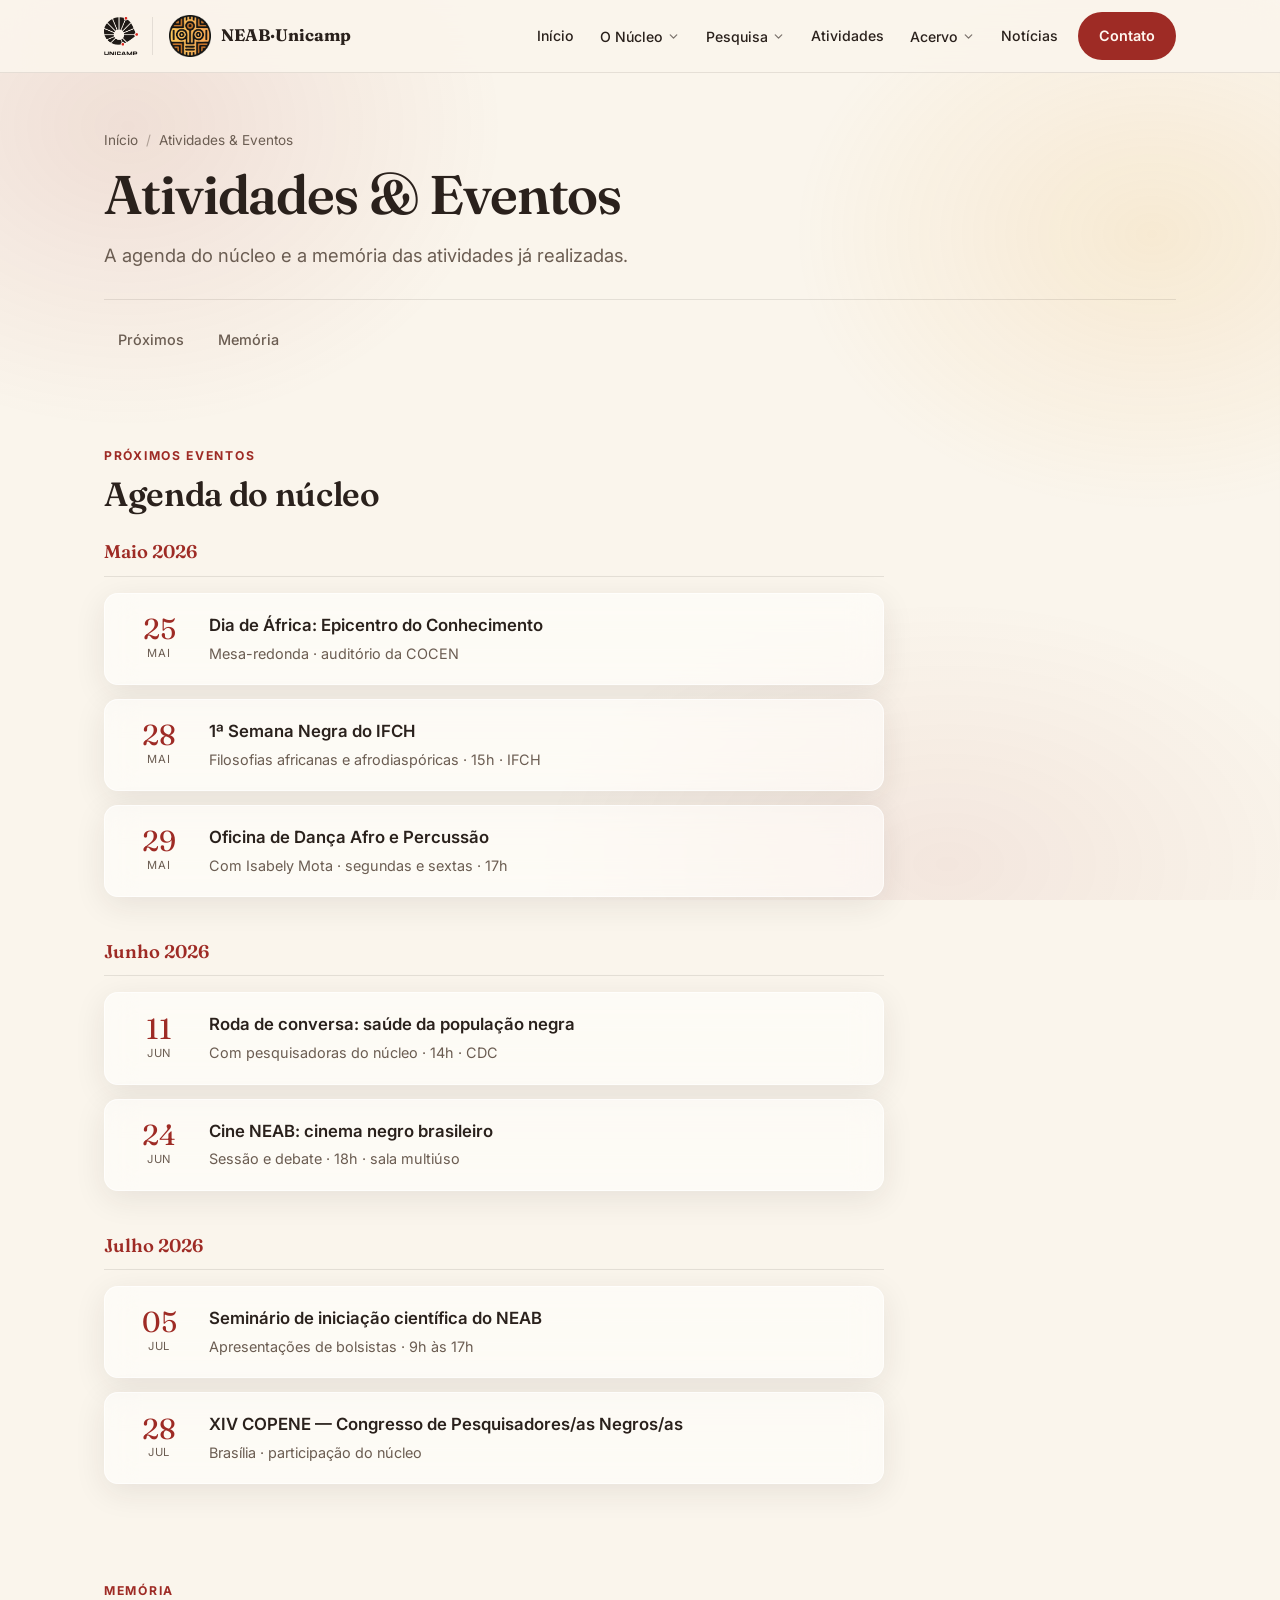
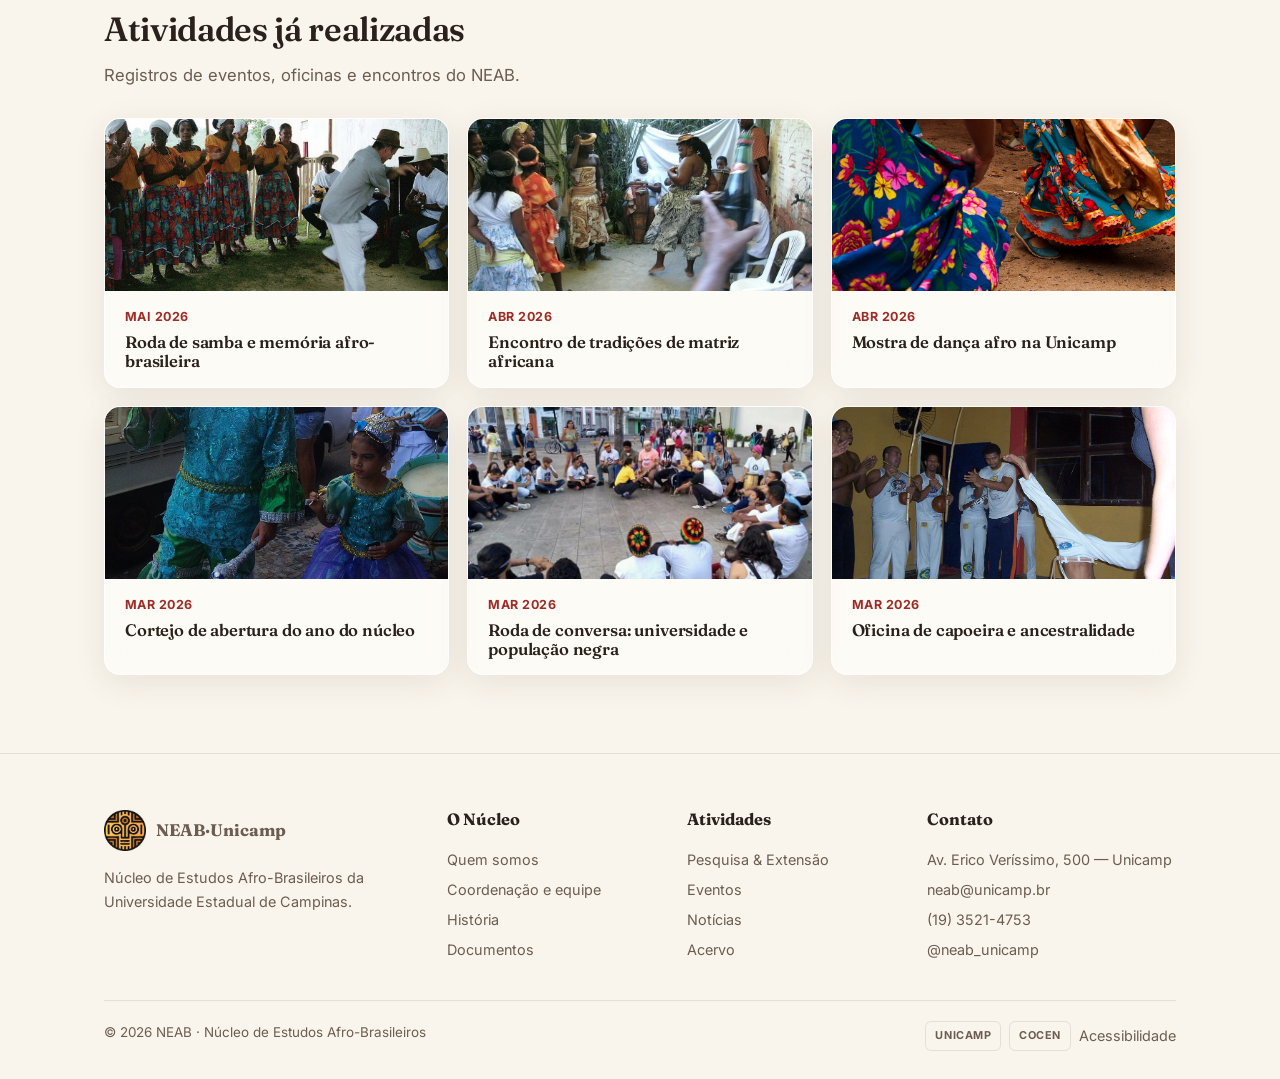
==== commit 2b5aa946: "Corrige navbar (título do artigo sobrepunha a barra), reforça efeito 3D e agrupa agenda por mês - ra" ====
--- a/eventos.html
+++ b/eventos.html
@@ -120,7 +120,7 @@
 </aside>
 
 <main id="main">
-<section class="page-header"><div class="wrap"><nav class="breadcrumb"><a href="index.html">Início</a><i>/</i>Atividades &amp; Eventos</nav><h1>Atividades &amp; Eventos</h1><p class="intro">A agenda do núcleo e a memória das atividades já realizadas.</p><nav class="subnav"><a href="#proximos">Próximos</a><a href="#memoria">Memória</a></nav></div></section><section class="content-section" id="proximos"><div class="wrap"><span class="sec-eyebrow">Próximos eventos</span><h2>Agenda do núcleo</h2><div class="agenda"><div class="ag-item glass"><div class="date"><div class="d">28</div><div class="m">Mai</div></div><div class="info"><strong>1ª Semana Negra do IFCH</strong><span>Filosofias africanas e afrodiaspóricas · 15h · IFCH</span></div></div><div class="ag-item glass"><div class="date"><div class="d">29</div><div class="m">Mai</div></div><div class="info"><strong>Oficina de Dança Afro e Percussão</strong><span>Com Isabely Mota · segundas e sextas · 17h</span></div></div><div class="ag-item glass"><div class="date"><div class="d">25</div><div class="m">Mai</div></div><div class="info"><strong>Dia de África: Epicentro do Conhecimento</strong><span>Mesa-redonda · auditório da COCEN</span></div></div></div></div></section><section class="content-section" id="memoria"><div class="wrap"><span class="sec-eyebrow">Memória</span><h2>Atividades já realizadas</h2><p class="body">Registros de eventos, oficinas e encontros do NEAB.</p><div class="media-grid"><article class="mcard glass"><div class="ph"><img src="img/h2.jpg" alt=""></div><div class="body"><div class="when">Mai 2026</div><h3>Roda de samba e memória afro-brasileira</h3></div></article><article class="mcard glass"><div class="ph"><img src="img/h4.jpg" alt=""></div><div class="body"><div class="when">Abr 2026</div><h3>Encontro de tradições de matriz africana</h3></div></article><article class="mcard glass"><div class="ph"><img src="img/h6.jpg" alt=""></div><div class="body"><div class="when">Abr 2026</div><h3>Mostra de dança afro na Unicamp</h3></div></article><article class="mcard glass"><div class="ph"><img src="img/h3.jpg" alt=""></div><div class="body"><div class="when">Mar 2026</div><h3>Cortejo de abertura do ano do núcleo</h3></div></article><article class="mcard glass"><div class="ph"><img src="img/h1.jpg" alt=""></div><div class="body"><div class="when">Mar 2026</div><h3>Roda de conversa: universidade e população negra</h3></div></article><article class="mcard glass"><div class="ph"><img src="img/h8.jpg" alt=""></div><div class="body"><div class="when">Mar 2026</div><h3>Oficina de capoeira e ancestralidade</h3></div></article></div></div></section>
+<section class="page-header"><div class="wrap"><nav class="breadcrumb"><a href="index.html">Início</a><i>/</i>Atividades &amp; Eventos</nav><h1>Atividades &amp; Eventos</h1><p class="intro">A agenda do núcleo e a memória das atividades já realizadas.</p><nav class="subnav"><a href="#proximos">Próximos</a><a href="#memoria">Memória</a></nav></div></section><section class="content-section" id="proximos"><div class="wrap"><span class="sec-eyebrow">Próximos eventos</span><h2>Agenda do núcleo</h2><div class="agenda"><div class="ag-month">Maio 2026</div><div class="ag-item glass"><div class="date"><div class="d">25</div><div class="m">Mai</div></div><div class="info"><strong>Dia de África: Epicentro do Conhecimento</strong><span>Mesa-redonda · auditório da COCEN</span></div></div><div class="ag-item glass"><div class="date"><div class="d">28</div><div class="m">Mai</div></div><div class="info"><strong>1ª Semana Negra do IFCH</strong><span>Filosofias africanas e afrodiaspóricas · 15h · IFCH</span></div></div><div class="ag-item glass"><div class="date"><div class="d">29</div><div class="m">Mai</div></div><div class="info"><strong>Oficina de Dança Afro e Percussão</strong><span>Com Isabely Mota · segundas e sextas · 17h</span></div></div><div class="ag-month">Junho 2026</div><div class="ag-item glass"><div class="date"><div class="d">11</div><div class="m">Jun</div></div><div class="info"><strong>Roda de conversa: saúde da população negra</strong><span>Com pesquisadoras do núcleo · 14h · CDC</span></div></div><div class="ag-item glass"><div class="date"><div class="d">24</div><div class="m">Jun</div></div><div class="info"><strong>Cine NEAB: cinema negro brasileiro</strong><span>Sessão e debate · 18h · sala multiúso</span></div></div><div class="ag-month">Julho 2026</div><div class="ag-item glass"><div class="date"><div class="d">05</div><div class="m">Jul</div></div><div class="info"><strong>Seminário de iniciação científica do NEAB</strong><span>Apresentações de bolsistas · 9h às 17h</span></div></div><div class="ag-item glass"><div class="date"><div class="d">28</div><div class="m">Jul</div></div><div class="info"><strong>XIV COPENE — Congresso de Pesquisadores/as Negros/as</strong><span>Brasília · participação do núcleo</span></div></div></div></div></section><section class="content-section" id="memoria"><div class="wrap"><span class="sec-eyebrow">Memória</span><h2>Atividades já realizadas</h2><p class="body">Registros de eventos, oficinas e encontros do NEAB.</p><div class="media-grid"><article class="mcard glass"><div class="ph"><img src="img/h2.jpg" alt=""></div><div class="body"><div class="when">Mai 2026</div><h3>Roda de samba e memória afro-brasileira</h3></div></article><article class="mcard glass"><div class="ph"><img src="img/h4.jpg" alt=""></div><div class="body"><div class="when">Abr 2026</div><h3>Encontro de tradições de matriz africana</h3></div></article><article class="mcard glass"><div class="ph"><img src="img/h6.jpg" alt=""></div><div class="body"><div class="when">Abr 2026</div><h3>Mostra de dança afro na Unicamp</h3></div></article><article class="mcard glass"><div class="ph"><img src="img/h3.jpg" alt=""></div><div class="body"><div class="when">Mar 2026</div><h3>Cortejo de abertura do ano do núcleo</h3></div></article><article class="mcard glass"><div class="ph"><img src="img/h1.jpg" alt=""></div><div class="body"><div class="when">Mar 2026</div><h3>Roda de conversa: universidade e população negra</h3></div></article><article class="mcard glass"><div class="ph"><img src="img/h8.jpg" alt=""></div><div class="body"><div class="when">Mar 2026</div><h3>Oficina de capoeira e ancestralidade</h3></div></article></div></div></section>
 </main>
 
 <footer>
--- a/styles.css
+++ b/styles.css
@@ -45,13 +45,10 @@
   .btn:hover .ar{transform:translateX(3px)}
 
   /* ---------- Navbar full-width (formal) ---------- */
-  /* sem backdrop-filter no header: senão ele vira o "root" do backdrop e mata o blur
-     dos dropdowns (que ficam pendurados abaixo dele). Header fica quase opaco. */
-  header{position:sticky;top:0;z-index:80;border-bottom:1px solid var(--border)}
-  /* blur só na barra (pseudo-elemento) — assim o header NÃO vira backdrop-root e o blur
-     dos dropdowns (pendurados abaixo da barra) continua funcionando */
-  header::before{content:"";position:absolute;inset:0;z-index:0;background:rgba(250,245,236,.8);backdrop-filter:var(--blur);-webkit-backdrop-filter:var(--blur)}
-  .navbar{position:relative;z-index:1;display:flex;align-items:center;gap:4px;height:72px;max-width:1120px;margin:0 auto;padding:0 24px}
+  /* barra quase opaca + blur direto no header: cobre o conteúdo que rola por baixo
+     (sem vazamento) e ainda dá o efeito de vidro. Dropdowns são sólidos (abaixo). */
+  body > header{position:sticky;top:0;z-index:80;background:rgba(250,245,236,.92);backdrop-filter:var(--blur);-webkit-backdrop-filter:var(--blur);border-bottom:1px solid var(--border)}
+  .navbar{position:relative;display:flex;align-items:center;gap:4px;height:72px;max-width:1120px;margin:0 auto;padding:0 24px}
   .brand{display:flex;align-items:center;gap:10px;font-family:'Fraunces',serif;font-weight:700;font-size:1.05rem}
   .unicamp-seal{display:flex;align-items:center;margin-right:12px;padding-right:14px;border-right:1px solid var(--border)}
   .unicamp-seal img{height:38px;width:auto;display:block}
@@ -64,7 +61,7 @@
   .has-drop:hover .chev,.has-drop:focus-within .chev{transform:rotate(180deg)}
   .nav-cta{margin-left:4px}
 
-  .dropdown{position:absolute;top:calc(100% + 12px);left:50%;transform:translateX(-50%) translateY(8px);width:330px;background:var(--glass-strong);backdrop-filter:var(--blur);-webkit-backdrop-filter:var(--blur);border:1px solid var(--glass-border);border-radius:16px;box-shadow:var(--shadow-hi);padding:8px;opacity:0;visibility:hidden;transition:opacity .2s,transform .2s,visibility .2s}
+  .dropdown{position:absolute;top:calc(100% + 12px);left:50%;transform:translateX(-50%) translateY(8px);width:330px;background:#FCFAF5;border:1px solid var(--border);border-radius:16px;box-shadow:var(--shadow-hi);padding:8px;opacity:0;visibility:hidden;transition:opacity .2s,transform .2s,visibility .2s}
   .has-drop:hover .dropdown,.has-drop:focus-within .dropdown{opacity:1;visibility:visible;transform:translateX(-50%) translateY(0)}
   .drop-item{display:flex;gap:12px;align-items:center;padding:10px 12px;border-radius:11px;transition:background .2s}
   .drop-item:hover{background:rgba(158,43,37,.07)}
@@ -414,3 +411,16 @@
   .cards3,.cards2,.media-grid{grid-template-columns:1fr}
   .cform .row2{grid-template-columns:1fr}
 }
+
+/* ===================== Capa 3D (tilt-to-flat no scroll) — artigo ===================== */
+.cover-stage{perspective:900px;margin:52px 0 34px}
+.cover-3d{transform-origin:center bottom;will-change:transform;border-radius:26px;background:var(--espresso2);padding:10px;
+  box-shadow:0 9px 20px rgba(42,33,28,.20),0 37px 37px rgba(42,33,28,.12),0 84px 50px rgba(42,33,28,.06),0 149px 60px rgba(42,33,28,.03)}
+.cover-3d .article-cover{margin:0;height:420px;border-radius:18px}
+@media(max-width:560px){.cover-3d .article-cover{height:260px}.cover-stage{perspective:800px}}
+@media(prefers-reduced-motion:reduce){.cover-3d{transform:none!important}}
+
+/* agenda agrupada por mês (escala p/ muitos eventos) */
+.ag-month{font-family:'Fraunces',serif;font-weight:600;font-size:1.15rem;color:var(--primary);margin:26px 0 2px;padding-bottom:8px;border-bottom:1px solid var(--border)}
+.ag-month:first-child{margin-top:0}
+.ag-empty{color:var(--muted);font-size:.92rem;padding:6px 2px}
